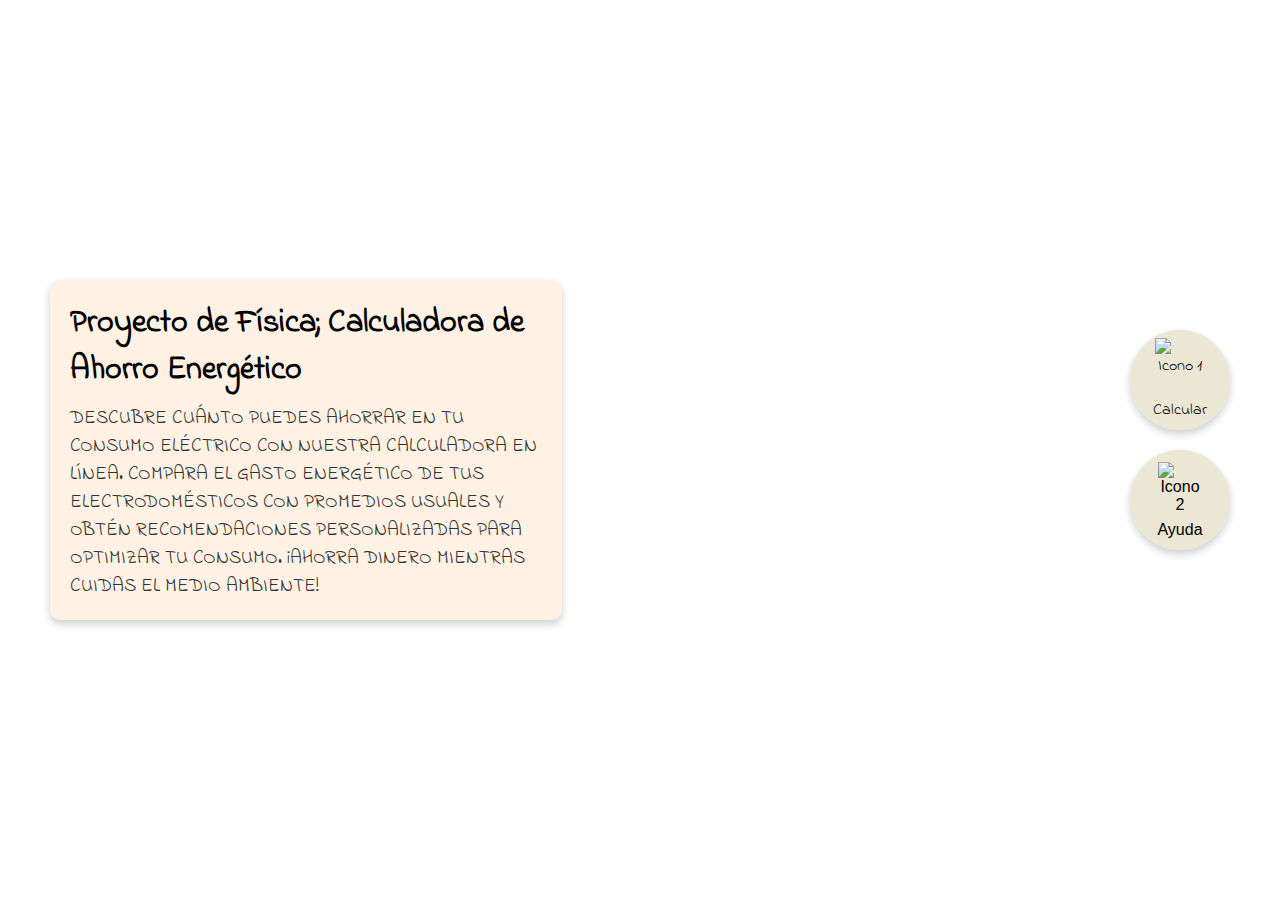
==== 111.html @ 71035c63 "Add files via upload" ====
<!DOCTYPE html>
<html lang="en">
<head>
    <meta charset="UTF-8">
    <meta name="viewport" content="width=device-width, initial-scale=1.0">
    <title>Página con Botones e Imagen de Fondo</title>
    <link rel="stylesheet" href="333.css">
    <link href="https://fonts.googleapis.com/css2?family=Indie+Flower&display=swap" rel="stylesheet">
</head>
<body>
    <div class="container">
        <!-- Caja izquierda -->
        <div class="left-box">
            <h1>Proyecto de Física; Calculadora de Ahorro Energético</h1>
            <p>DESCUBRE CUÁNTO PUEDES AHORRAR EN TU CONSUMO ELÉCTRICO CON NUESTRA CALCULADORA EN LÍNEA. 
                COMPARA EL GASTO ENERGÉTICO DE TUS ELECTRODOMÉSTICOS CON PROMEDIOS USUALES Y OBTÉN 
                RECOMENDACIONES PERSONALIZADAS PARA OPTIMIZAR TU CONSUMO. ¡AHORRA DINERO MIENTRAS CUIDAS EL MEDIO AMBIENTE!</p>
        </div>

        <!-- Caja derecha -->
        <div class="right-box">
            <!-- Botón 1 -->
            <a href="index.html" class="button">
                <img src="iconocalc.png" alt="Icono 1">
                Calcular
            </a>
            <!-- Botón 2 -->
            <button class="button" onclick="mostrarModal()">
                <img src="iconoayud.png" alt="Icono 2">
                Ayuda
            </button>
        </div>
    </div>

    <!-- Modal para mostrar la imagen -->
    <div id="modal" class="modal">
        <div class="modal-content">
            <span class="close-button" onclick="cerrarModal()">×</span>
            <img src="Ayuda.jpg" alt="Imagen mostrada" class="modal-image">
        </div>
    </div>

    <!-- Enlace al script -->
    <script src="222.js"></script>
</body>
</html>
---- 333.css ----
/* Estilos generales */
body, html {
    margin: 0;
    padding: 0;
    height: 100%;
    font-family: "Indie Flower", cursive;
}

body {
    background-image: url('back.jpg'); /* Cambia por tu imagen */
    background-size: cover;
    background-position: center;
}

/* Contenedor principal */
.container {
    display: flex;
    height: 100%;
    align-items: center;
    justify-content: space-between;
    padding: 0 50px;
}

/* Caja izquierda */
.left-box {
    background-color: rgba(255, 242, 228, 1);
    padding: 20px;
    border-radius: 10px;
    max-width: 40%;
    box-shadow: 0 4px 8px rgba(0, 0, 0, 0.2);
}

.left-box h1 {
    margin: 0;
    font-size: 2em;
}

.left-box p {
    margin: 10px 0 0;
    font-size: 1.2em;
    color: #333;
}

/* Caja derecha */
.right-box {
    display: flex;
    flex-direction: column;
    align-items: center;
}

/* Botones */
.button {
    display: flex;
    flex-direction: column;
    align-items: center;
    justify-content: center;
    width: 100px;
    height: 100px;
    background-color: rgba(231, 226, 204, 0.838);
    color: rgb(0, 0, 0);
    border: none;
    border-radius: 50%;
    cursor: pointer;
    margin-bottom: 20px;
    font-size: 1em;
    text-decoration: none;
    text-align: center;
    box-shadow: 0 4px 8px rgba(0, 0, 0, 0.2);
    transition: transform 0.2s, background-color 0.3s;
}

.button img {
    width: 50%;
    height: 50%;
    margin-bottom: 10px;
}

.button:hover {
    background-color: rgba(0, 0, 0, 0.9);
    transform: scale(1.1);
}
/* Modal */
.modal {
    display: none; /* Oculta el modal por defecto */
    position: fixed;
    z-index: 1000; /* Asegura que esté sobre otros elementos */
    left: 0;
    top: 0;
    width: 100%;
    height: 100%;
    background-color: rgba(0, 0, 0, 0.8); /* Fondo oscuro translúcido */
    overflow: auto; /* Habilita desplazamiento si el contenido es muy grande */
}

.modal-content {
    position: relative;
    margin: 10% auto;
    max-width: 80%; /* Ajusta el ancho máximo del modal */
    max-height: 80%; /* Ajusta la altura máxima del modal */
    background-color: #fff2e4;
    border-radius: 10px;
    padding: 20px;
    box-shadow: 0 4px 8px rgba(0, 0, 0, 0.2);
    text-align: center;
    overflow: auto; /* Habilita desplazamiento interno si el contenido excede el tamaño */
}

.modal-image {
    width: 100%; /* Asegura que la imagen se ajuste al ancho del modal */
    height: auto; /* Mantiene la proporción de la imagen */
    max-height: 100%; /* Asegura que la imagen no exceda el alto del modal */
    border-radius: 10px;
}

.close-button {
    position: absolute;
    top: 10px;
    right: 20px;
    font-size: 24px;
    font-weight: bold;
    color: #333;
    cursor: pointer;
}

.close-button:hover {
    color: red;
}
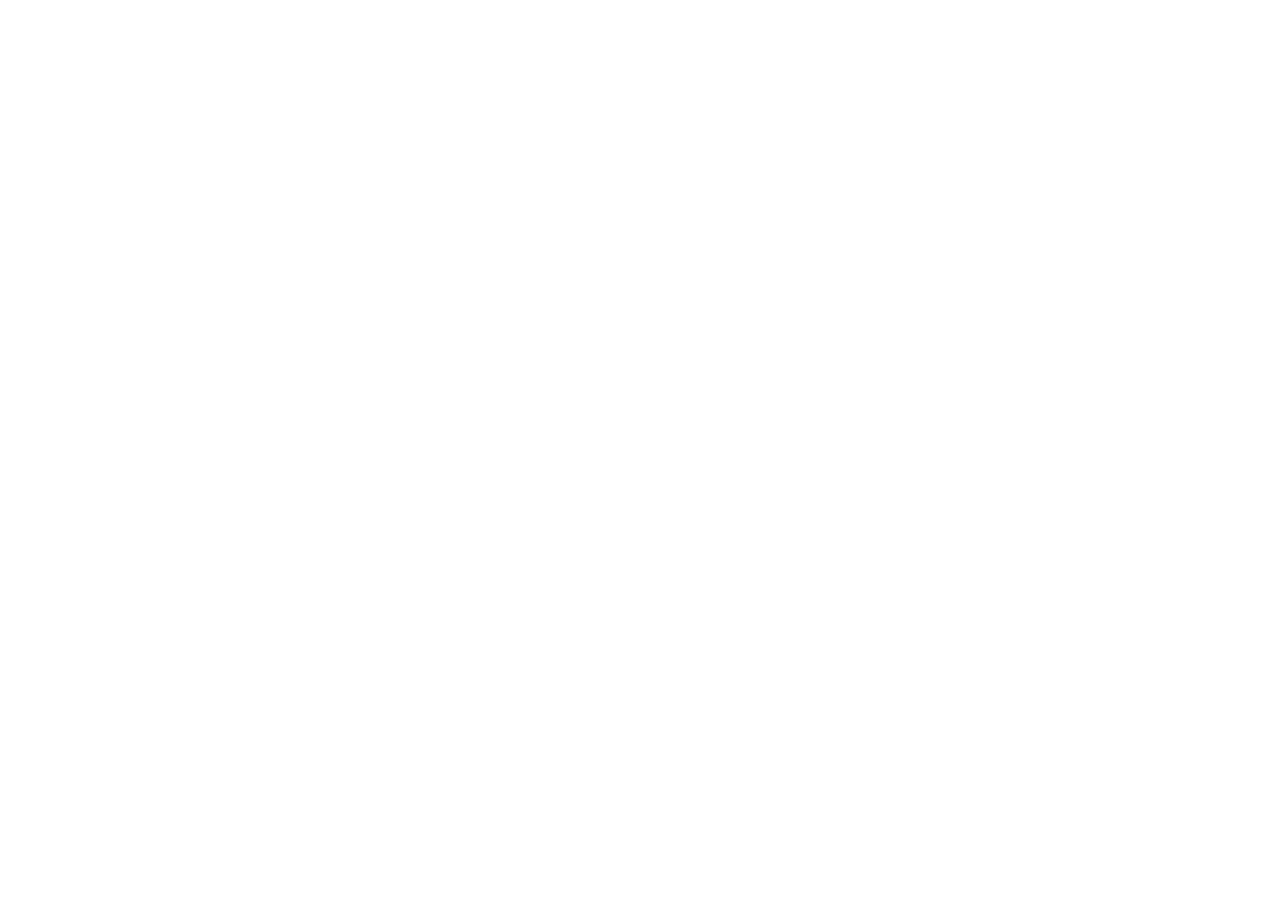
==== commit c0e2e92e: "Update 111.html" ====
--- a/111.html
+++ b/111.html
@@ -3,7 +3,7 @@
 <head>
     <meta charset="UTF-8">
     <meta name="viewport" content="width=device-width, initial-scale=1.0">
-    <title>Página con Botones e Imagen de Fondo</title>
+    <title>Calculadoraa>
     <link rel="stylesheet" href="333.css">
     <link href="https://fonts.googleapis.com/css2?family=Indie+Flower&display=swap" rel="stylesheet">
 </head>
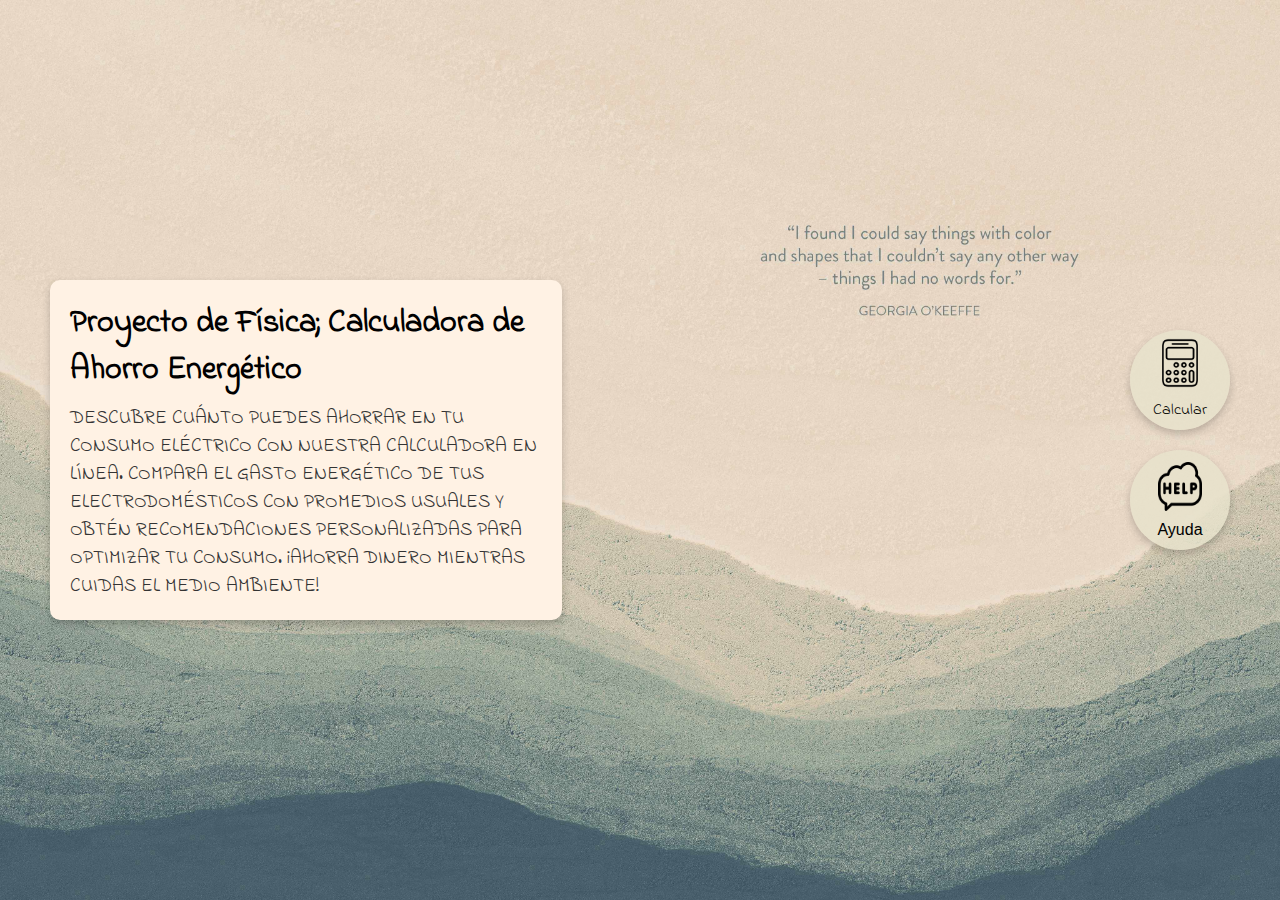
==== commit 4be41bdd: "Update 111.html" ====
--- a/111.html
+++ b/111.html
@@ -3,7 +3,7 @@
 <head>
     <meta charset="UTF-8">
     <meta name="viewport" content="width=device-width, initial-scale=1.0">
-    <title>Calculadoraa>
+    <title>Calculadoraa</title>
     <link rel="stylesheet" href="333.css">
     <link href="https://fonts.googleapis.com/css2?family=Indie+Flower&display=swap" rel="stylesheet">
 </head>
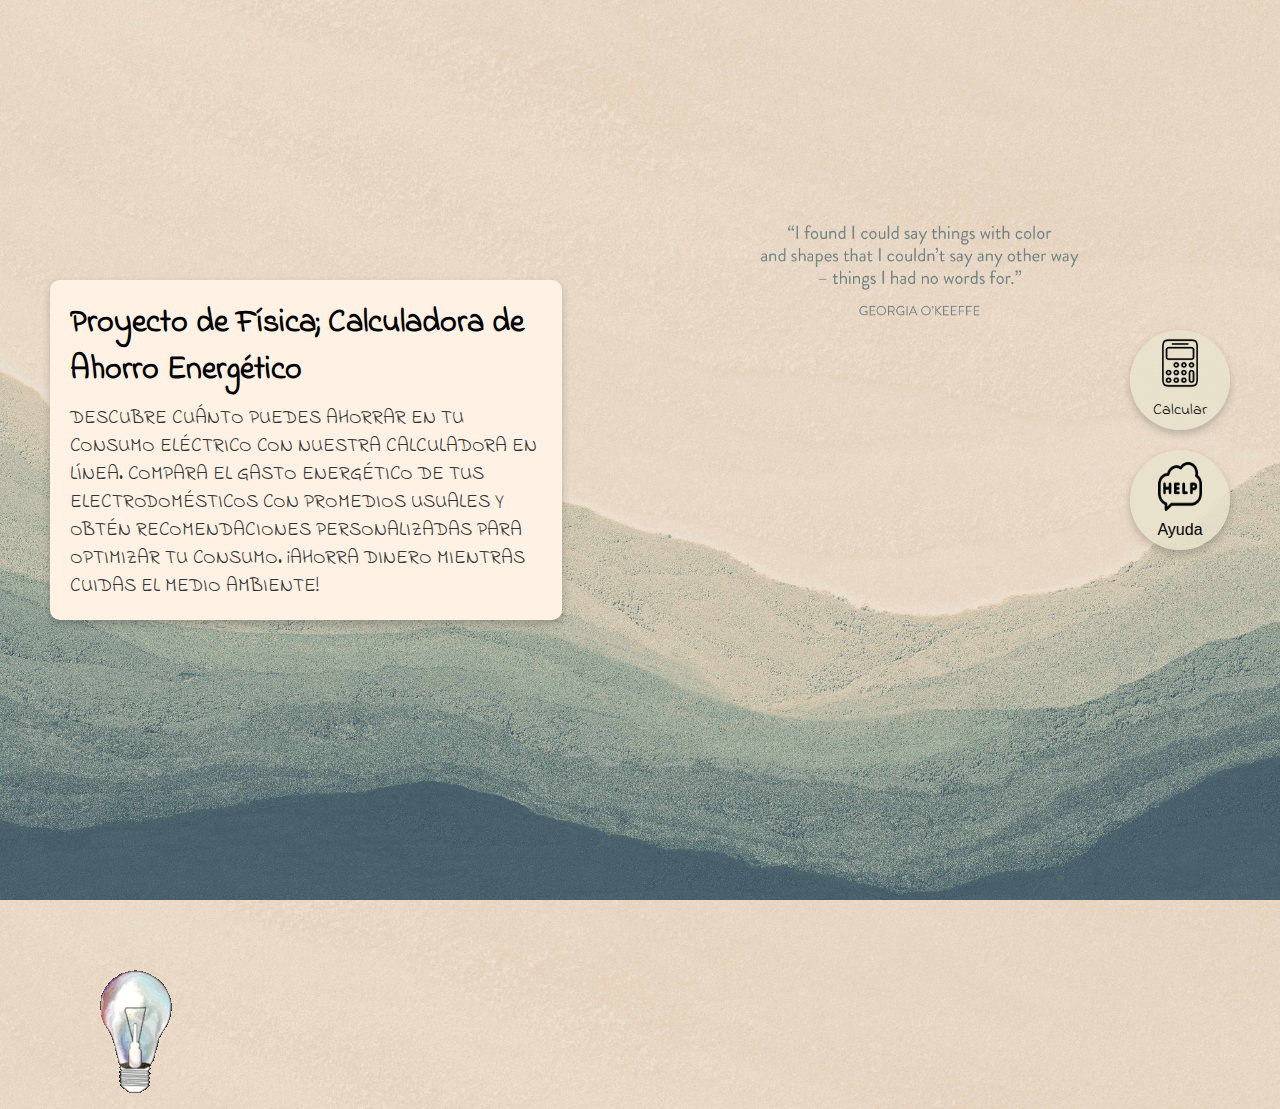
==== commit c8f28fc8: "Update 111.html" ====
--- a/111.html
+++ b/111.html
@@ -3,7 +3,7 @@
 <head>
     <meta charset="UTF-8">
     <meta name="viewport" content="width=device-width, initial-scale=1.0">
-    <title>Calculadoraa</title>
+    <title>Página con Botones e Imagen de Fondo</title>
     <link rel="stylesheet" href="333.css">
     <link href="https://fonts.googleapis.com/css2?family=Indie+Flower&display=swap" rel="stylesheet">
 </head>
@@ -35,9 +35,12 @@
     <!-- Modal para mostrar la imagen -->
     <div id="modal" class="modal">
         <div class="modal-content">
-            <span class="close-button" onclick="cerrarModal()">×</span>
-            <img src="Ayuda.jpg" alt="Imagen mostrada" class="modal-image">
+            <span class="close-button" onclick="cerrarModal()">X</span>
+            <img src="halp.jpg" alt="Imagen mostrada" class="modal-image">
         </div>
+    </div>
+    <div class="gif-container">
+        <img src="energy.gif" alt="Descripción del GIF">
     </div>
 
     <!-- Enlace al script -->
@@ -46,3 +49,4 @@
 </html>
 
 
+
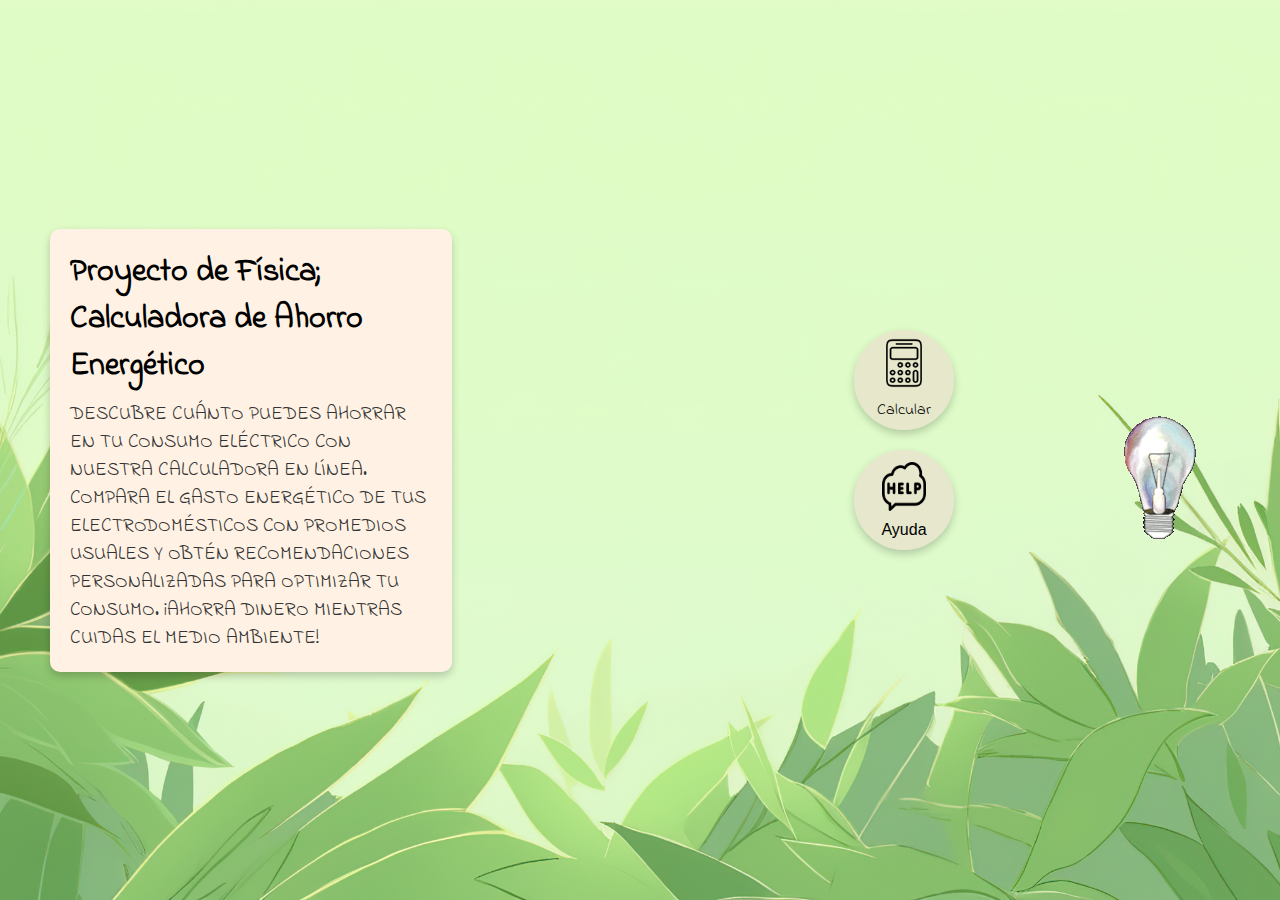
==== commit b818dc45: "Update 111.html" ====
--- a/111.html
+++ b/111.html
@@ -3,7 +3,7 @@
 <head>
     <meta charset="UTF-8">
     <meta name="viewport" content="width=device-width, initial-scale=1.0">
-    <title>Página con Botones e Imagen de Fondo</title>
+    <title>Calculadoraa</title>
     <link rel="stylesheet" href="333.css">
     <link href="https://fonts.googleapis.com/css2?family=Indie+Flower&display=swap" rel="stylesheet">
 </head>
--- a/333.css
+++ b/333.css
@@ -7,7 +7,7 @@
 }
 
 body {
-    background-image: url('back.jpg'); /* Cambia por tu imagen */
+    background-image: url('qazwsx.png'); /* Cambia por tu imagen */
     background-size: cover;
     background-position: center;
 }
@@ -125,3 +125,13 @@
 .close-button:hover {
     color: red;
 }
+body {
+    display: flex;
+    justify-content: center; /* Centra horizontalmente */
+    align-items: center; /* Centra verticalmente */
+    height: 100vh; /* Altura completa de la ventana */
+    margin: 0; /* Elimina el margen por defecto */
+}
+.gif-container {
+    margin-left: 20px; /* Mueve el GIF un poco a la derecha */
+}
